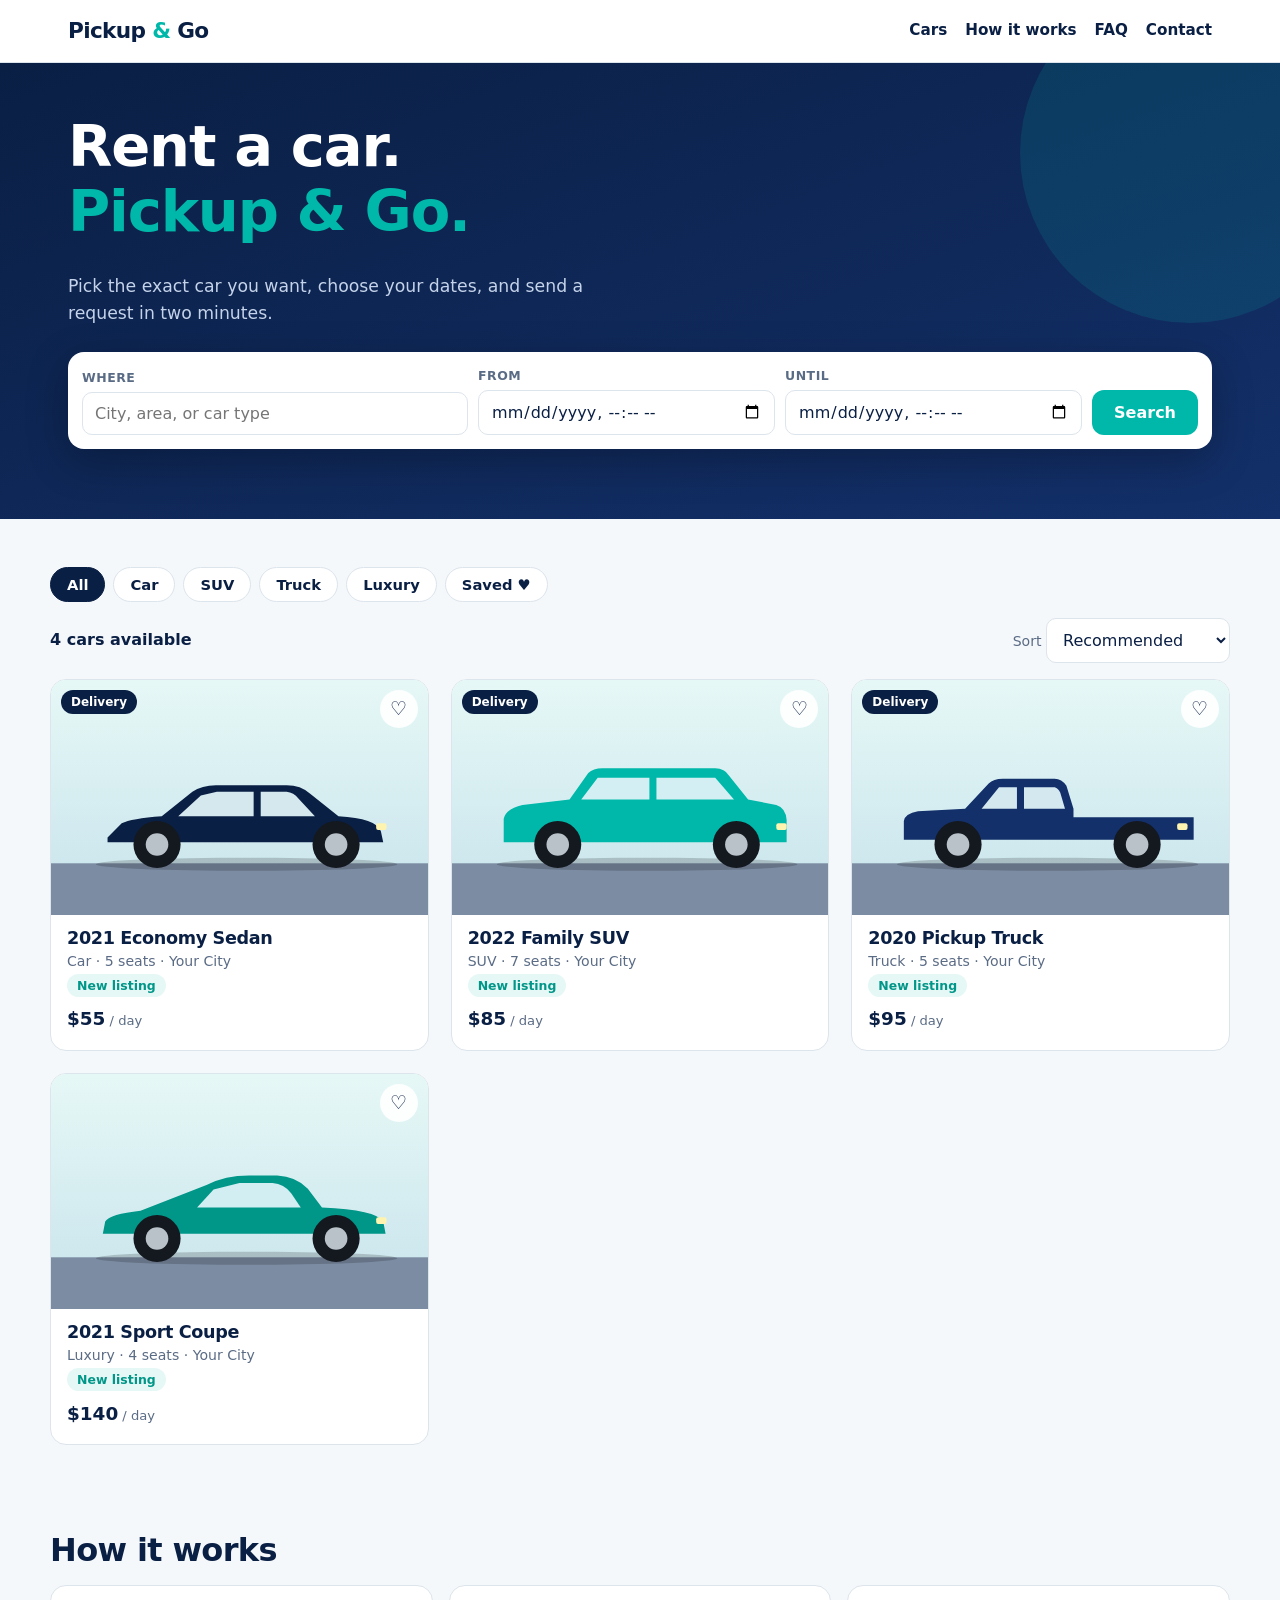
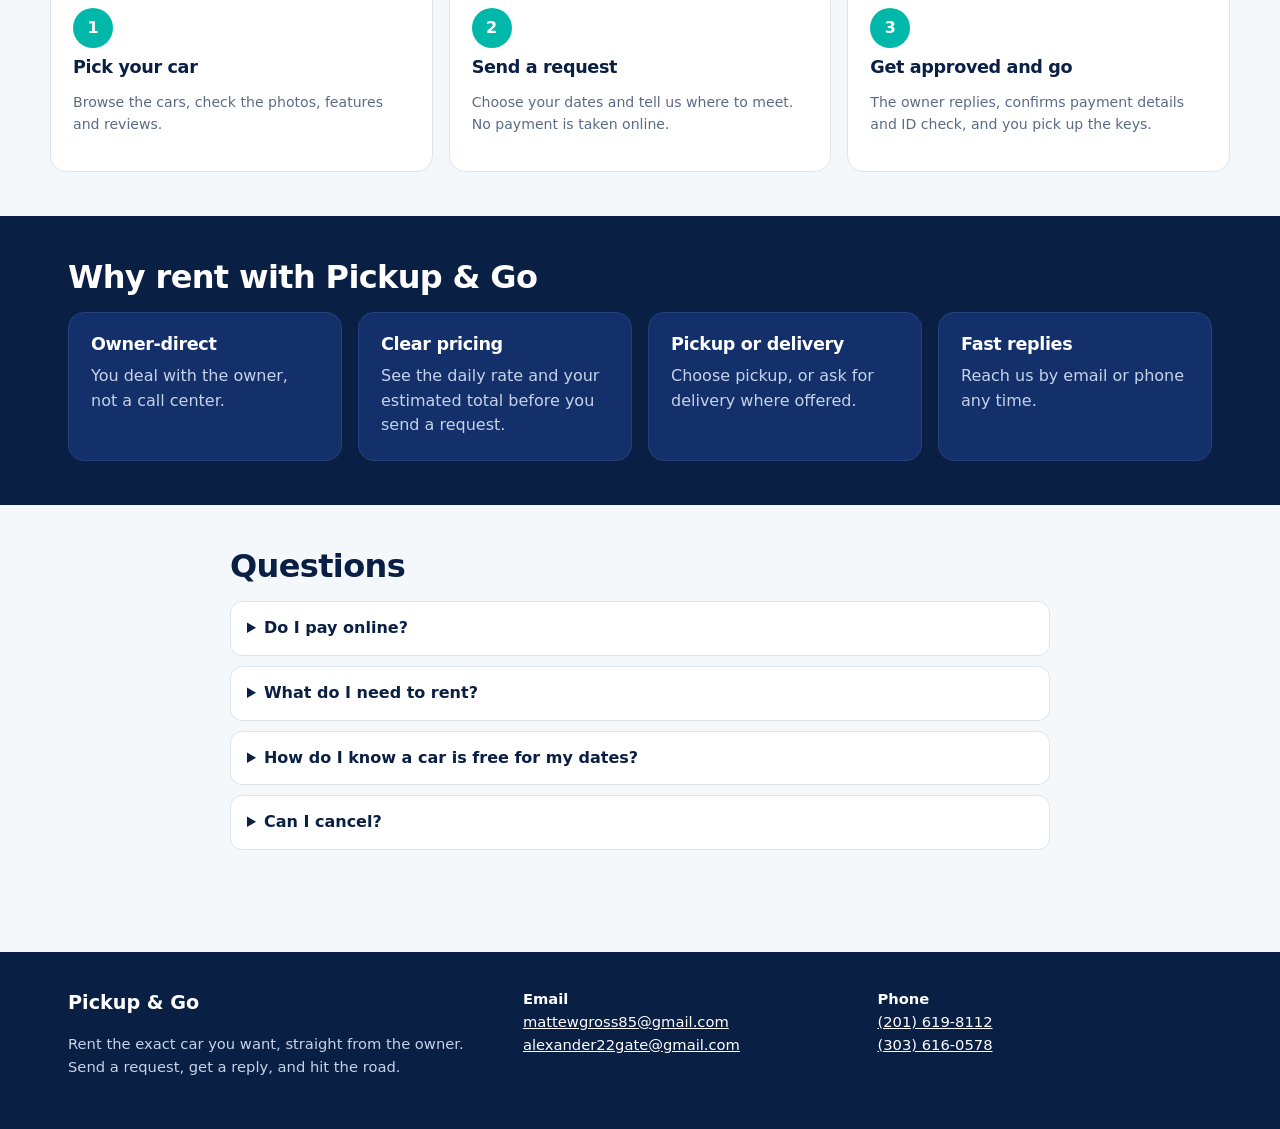
==== index.html @ 5c7a6a3d "Add files via upload" ====
<!doctype html><html lang="en"><head><meta charset="utf-8"><meta name="viewport" content="width=device-width,initial-scale=1"><meta name="theme-color" content="#0A1F44"><link rel="stylesheet" href="style.css"><title>Pickup &amp; Go | Rent the exact car you want</title><meta name="description" content="Browse cars from the owner, pick your dates, and send a rental request to Pickup &amp; Go."></head><body>
<header class="site-h" id="site-header"></header>
<main>
<section class="hero"><div class="wrap"><h1>Rent a car.<br><span>Pickup &amp; Go.</span></h1><p>Pick the exact car you want, choose your dates, and send a request in two minutes.</p>
<form class="search" id="search-form" role="search">
<label>Where<input id="q-where" placeholder="City, area, or car type" autocomplete="off"></label>
<label>From<input id="q-from" type="datetime-local"></label>
<label>Until<input id="q-until" type="datetime-local"></label>
<button class="btn" type="submit">Search</button></form></div></section>
<section class="pad wrap" id="cars"><div class="chips" id="chips" role="group" aria-label="Filter by type"></div>
<div class="bar"><strong id="count"></strong><label class="meta">Sort <select id="sort"><option value="rec">Recommended</option><option value="low">Price: low to high</option><option value="high">Price: high to low</option><option value="top">Top rated</option></select></label></div>
<div class="grid" id="car-grid"></div></section>
<section class="pad wrap" id="how"><h2>How it works</h2><div class="steps">
<div class="panel step"><div class="n">1</div><h3>Pick your car</h3><p class="meta">Browse the cars, check the photos, features and reviews.</p></div>
<div class="panel step"><div class="n">2</div><h3>Send a request</h3><p class="meta">Choose your dates and tell us where to meet. No payment is taken online.</p></div>
<div class="panel step"><div class="n">3</div><h3>Get approved and go</h3><p class="meta">The owner replies, confirms payment details and ID check, and you pick up the keys.</p></div></div></section>
<section class="band pad"><div class="wrap"><h2>Why rent with Pickup &amp; Go</h2><div class="steps">
<div class="panel"><h3>Owner-direct</h3><p>You deal with the owner, not a call center.</p></div>
<div class="panel"><h3>Clear pricing</h3><p>See the daily rate and your estimated total before you send a request.</p></div>
<div class="panel"><h3>Pickup or delivery</h3><p>Choose pickup, or ask for delivery where offered.</p></div>
<div class="panel"><h3>Fast replies</h3><p>Reach us by email or phone any time.</p></div></div></div></section>
<section class="pad wrap" id="faq" style="max-width:820px"><h2>Questions</h2>
<details><summary>Do I pay online?</summary><p>No. Your payment choice (PayPal, Cash App, Zelle or Chime) is only a preference. The owner confirms payment details with you after approval.</p></details>
<details><summary>What do I need to rent?</summary><p>A valid driver's license. The owner explains how to verify your ID after your request is approved. Never send ID photos by email or through the request form.</p></details>
<details><summary>How do I know a car is free for my dates?</summary><p>Search with your dates and only available cars appear. The owner still confirms every request.</p></details>
<details><summary>Can I cancel?</summary><p>Contact the owner as soon as your plans change. See each car page for the cancellation policy.</p></details></section>
</main>
<footer class="site-f" id="site-footer"></footer><script src="cars.js"></script><script src="app.js"></script></body></html>
---- style.css ----
:root{--navy:#0A1F44;--navy2:#13306A;--teal:#00B8A9;--teal-d:#009688;--tint:#E6F8F6;--bg:#F5F8FA;--ink:#0A1F44;--mute:#5A6B85;--line:#DCE4EC;--bad:#C0392B;--r:16px}
*{box-sizing:border-box}html{-webkit-text-size-adjust:100%;scroll-behavior:smooth}
body{margin:0;background:var(--bg);color:var(--ink);font-family:system-ui,-apple-system,"Segoe UI",Roboto,sans-serif;line-height:1.55;padding-bottom:0}
h1,h2,h3{margin:0 0 .5em;line-height:1.12;letter-spacing:-.02em;font-weight:800}
h1{font-size:clamp(2.1rem,6vw,3.6rem)}h2{font-size:clamp(1.4rem,3.4vw,2rem)}h3{font-size:1.1rem}
a{color:inherit}img{max-width:100%;display:block}
.wrap{max-width:1180px;margin:0 auto;padding:0 18px}
.site-h{background:#fff;border-bottom:1px solid var(--line);position:sticky;top:0;z-index:30}
.site-h .wrap{display:flex;align-items:center;justify-content:space-between;height:62px}
.logo{font-weight:900;font-size:1.35rem;text-decoration:none;color:var(--navy);letter-spacing:-.03em}.logo b{color:var(--teal)}
nav{display:flex;gap:18px;font-size:.95rem;font-weight:600}nav a{text-decoration:none;color:var(--navy)}nav a:hover{color:var(--teal-d)}
.btn{display:inline-block;border:0;background:var(--teal);color:#fff;padding:13px 22px;border-radius:12px;font:700 1rem system-ui,sans-serif;cursor:pointer;text-decoration:none;text-align:center}
.btn:hover{background:var(--teal-d)}.btn.navy{background:var(--navy)}.btn.alt{background:#fff;color:var(--navy);border:1.5px solid var(--navy)}.btn[aria-disabled=true],.btn:disabled{opacity:.5;pointer-events:none}
a:focus-visible,button:focus-visible,input:focus-visible,select:focus-visible,textarea:focus-visible{outline:3px solid #7FD8CF;outline-offset:2px}
.hero{background:linear-gradient(160deg,var(--navy) 0%,var(--navy2) 100%);color:#fff;padding:52px 0 70px;position:relative;overflow:hidden}
.hero p{max-width:520px;color:#C5D3EA;font-size:1.08rem;margin:0 0 26px}.hero h1 span{color:var(--teal)}
.hero:after{content:"";position:absolute;right:-80px;top:-80px;width:340px;height:340px;border-radius:50%;background:var(--teal);opacity:.14}
.search{background:#fff;color:var(--navy);border-radius:var(--r);padding:14px;display:grid;gap:10px;grid-template-columns:1fr;box-shadow:0 12px 40px rgba(0,0,0,.25);position:relative;z-index:1}
@media(min-width:820px){.search{grid-template-columns:1.3fr 1fr 1fr auto;align-items:end}}
.search label{font-size:.78rem;font-weight:700;color:var(--mute);text-transform:uppercase;letter-spacing:.04em;display:grid;gap:4px}
input,select,textarea{font:400 1rem system-ui,sans-serif;padding:11px 12px;border:1.5px solid var(--line);border-radius:10px;background:#fff;color:var(--ink);width:100%}
.chips{display:flex;gap:8px;overflow-x:auto;padding:4px 0 10px;scrollbar-width:none}.chips::-webkit-scrollbar{display:none}
.chip{border:1.5px solid var(--line);background:#fff;color:var(--navy);border-radius:99px;padding:8px 16px;font:600 .92rem system-ui,sans-serif;cursor:pointer;white-space:nowrap}
.chip.on{background:var(--navy);color:#fff;border-color:var(--navy)}
.bar{display:flex;justify-content:space-between;align-items:center;gap:10px;flex-wrap:wrap;margin:6px 0 16px}.bar select{width:auto}
.grid{display:grid;grid-template-columns:repeat(auto-fill,minmax(285px,1fr));gap:22px}
.card{background:#fff;border:1px solid var(--line);border-radius:var(--r);overflow:hidden;position:relative}
.card a.cl{text-decoration:none;display:block}.card .ph{aspect-ratio:16/10;background:var(--tint);object-fit:cover;width:100%}
.card .bd{padding:14px 16px 16px}.card h3{margin:0 0 2px}.meta{color:var(--mute);font-size:.88rem}
.rate{font-weight:700;font-size:.9rem}.rate i{color:var(--teal-d);font-style:normal}.new{display:inline-block;background:var(--tint);color:var(--teal-d);font-weight:700;font-size:.78rem;border-radius:99px;padding:2px 10px}
.price{font-weight:800;font-size:1.15rem;margin-top:8px}.price small{font-weight:500;color:var(--mute);font-size:.82rem}
.heart{position:absolute;top:10px;right:10px;width:38px;height:38px;border-radius:50%;border:0;background:rgba(255,255,255,.92);font-size:1.2rem;cursor:pointer;color:var(--navy)}.heart.on{color:#E0245E}
.tag{position:absolute;top:10px;left:10px;background:var(--navy);color:#fff;font-size:.75rem;font-weight:700;border-radius:99px;padding:3px 10px}
section.pad{padding:44px 0}.panel{background:#fff;border:1px solid var(--line);border-radius:var(--r);padding:22px}
.steps{display:grid;gap:16px;grid-template-columns:repeat(auto-fit,minmax(230px,1fr))}.step .n{width:40px;height:40px;border-radius:50%;background:var(--teal);color:#fff;font-weight:800;display:grid;place-items:center;margin-bottom:10px}
.band{background:var(--navy);color:#fff}.band .panel{background:var(--navy2);border-color:#24427F;color:#fff}.band p{color:#C5D3EA;margin:0}
details{background:#fff;border:1px solid var(--line);border-radius:12px;padding:14px 16px;margin-bottom:10px}summary{font-weight:700;cursor:pointer}details p{margin:10px 0 0;color:var(--mute)}
.detail{display:grid;gap:28px;grid-template-columns:1fr}@media(min-width:920px){.detail{grid-template-columns:1.5fr 1fr;align-items:start}.sticky{position:sticky;top:80px}}
.gal-main{width:100%;aspect-ratio:16/10;object-fit:cover;border-radius:var(--r);background:var(--tint)}
.thumbs{display:flex;gap:8px;margin-top:8px;overflow-x:auto}.thumbs img{width:90px;height:64px;object-fit:cover;border-radius:10px;cursor:pointer;border:2px solid transparent;flex:none}.thumbs img.on{border-color:var(--teal)}
.specs{display:grid;grid-template-columns:repeat(auto-fit,minmax(130px,1fr));gap:10px;margin:14px 0}.spec{background:var(--tint);border-radius:12px;padding:10px 12px;font-size:.9rem}.spec b{display:block;font-size:1rem}
.feat{display:flex;flex-wrap:wrap;gap:8px;padding:0;list-style:none;margin:0}.feat li{background:#fff;border:1px solid var(--line);border-radius:99px;padding:6px 14px;font-size:.9rem}
.rev{border-top:1px solid var(--line);padding:14px 0}.rev:first-child{border-top:0}.rev .s{color:var(--teal-d)}
.form{display:grid;gap:14px}.row{display:grid;gap:14px;grid-template-columns:1fr}@media(min-width:640px){.row{grid-template-columns:1fr 1fr}}
.form label{display:grid;gap:6px;font-weight:600;font-size:.92rem}
.note{background:var(--tint);border:1px solid #BFEDE8;border-radius:12px;padding:12px 14px;font-size:.9rem}
.err{background:#FDECEA;border:1px solid #F5C2BC;color:var(--bad);border-radius:12px;padding:12px 14px}.okbox{background:var(--tint);border:1px solid #BFEDE8;border-radius:12px;padding:14px}
.est{background:var(--bg);border-radius:12px;padding:12px 14px;margin:12px 0;font-size:.95rem}.est b{font-size:1.15rem}
.mbar{display:none}@media(max-width:919px){.mbar{display:flex;position:fixed;left:0;right:0;bottom:0;background:#fff;border-top:1px solid var(--line);padding:10px 16px;justify-content:space-between;align-items:center;z-index:40}body.has-mbar{padding-bottom:76px}}
.site-f{background:var(--navy);color:#C5D3EA;padding:36px 0;margin-top:48px;font-size:.92rem}.site-f a{color:#fff}.site-f .cols{display:grid;gap:20px;grid-template-columns:1fr}@media(min-width:700px){.site-f .cols{grid-template-columns:1.3fr 1fr 1fr}}
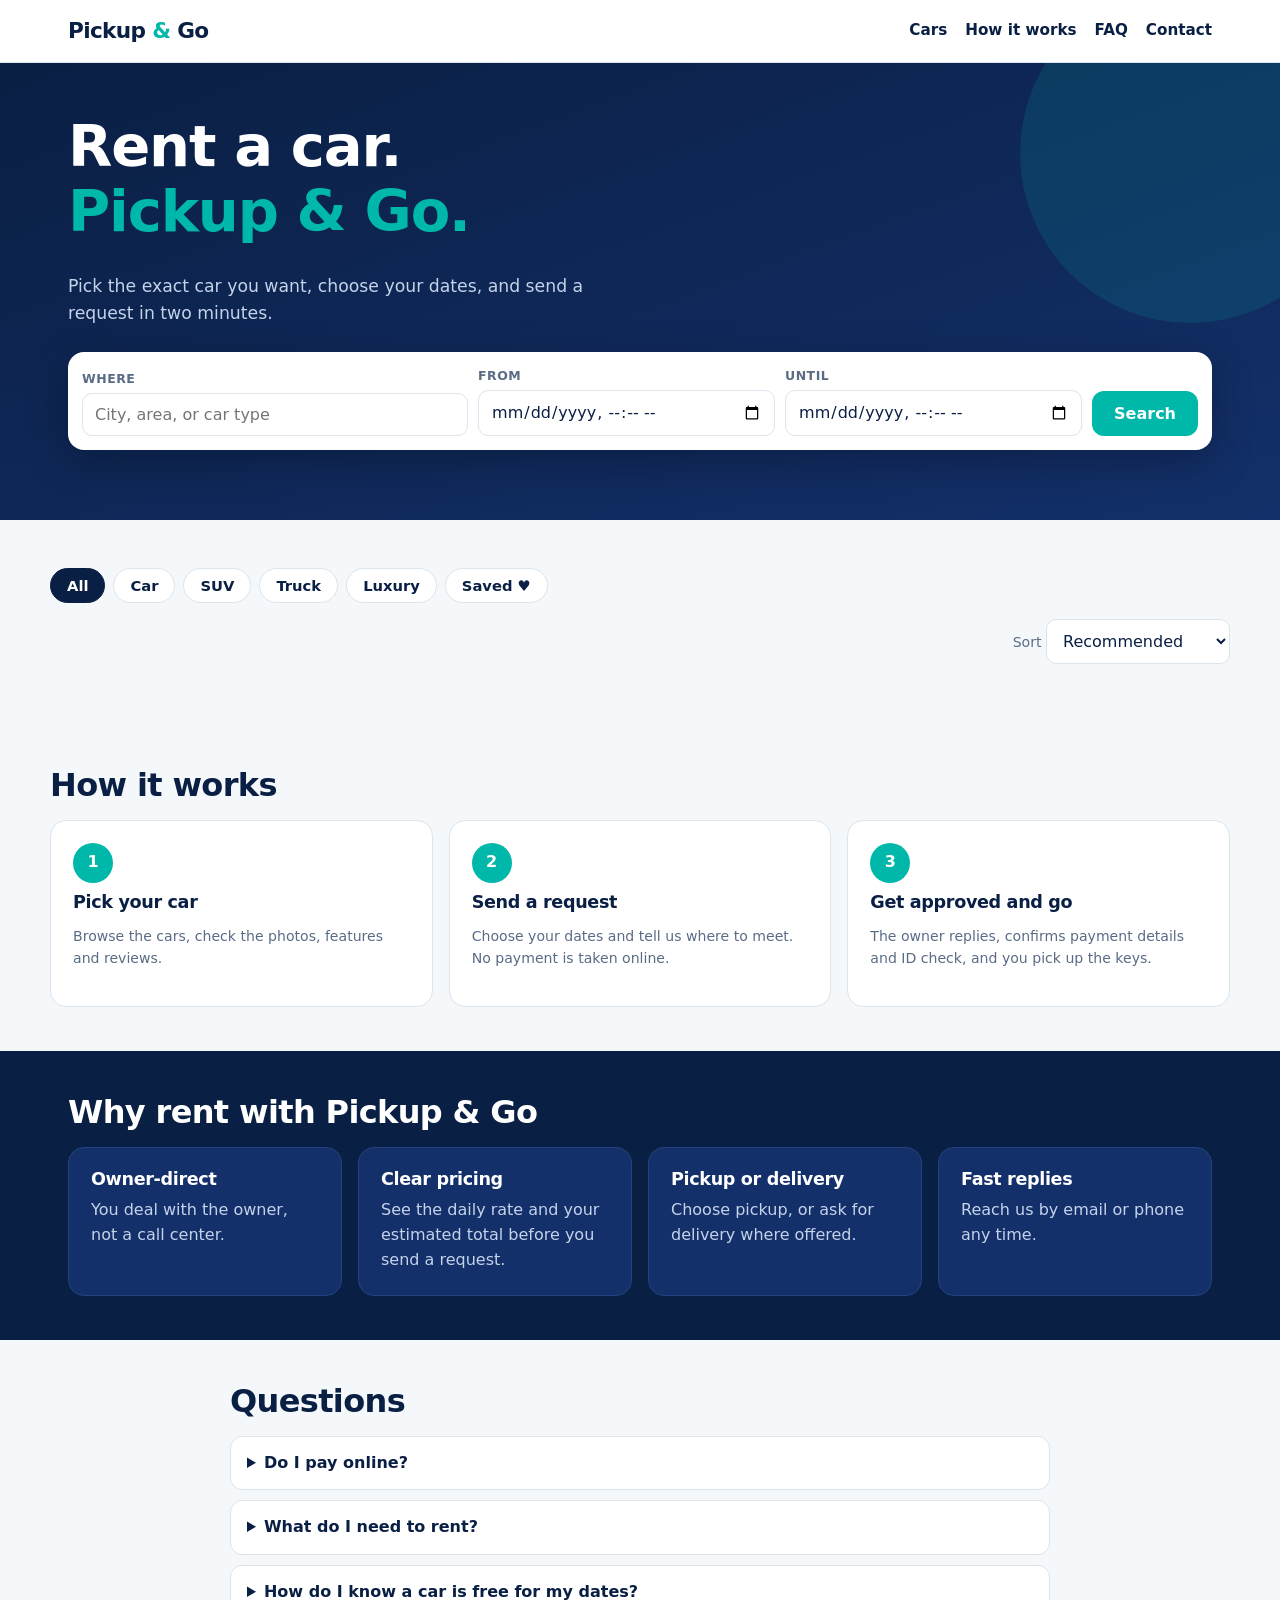
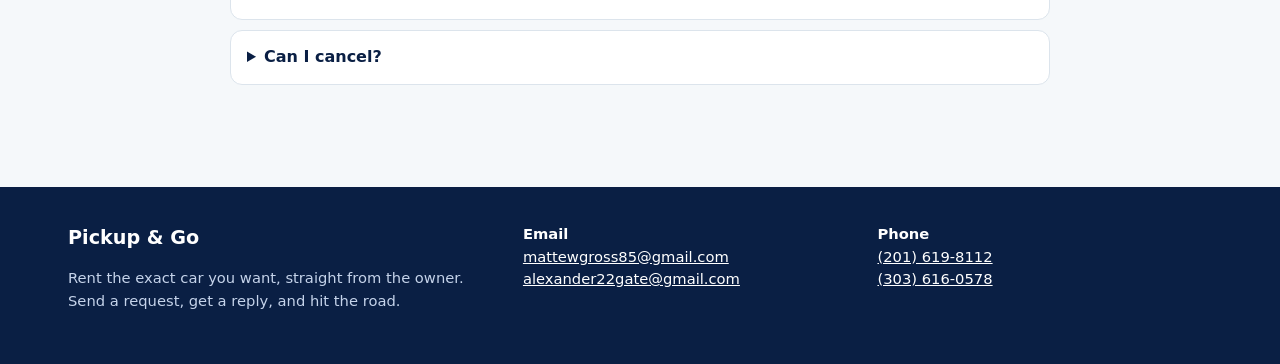
==== commit 572c08f6: "Fix sorting section in index.html" ====
--- a/index.html
+++ b/index.html
@@ -8,7 +8,7 @@
 <label>Until<input id="q-until" type="datetime-local"></label>
 <button class="btn" type="submit">Search</button></form></div></section>
 <section class="pad wrap" id="cars"><div class="chips" id="chips" role="group" aria-label="Filter by type"></div>
-<div class="bar"><strong id="count"></strong><label class="meta">Sort <select id="sort"><option value="rec">Recommended</option><option value="low">Price: low to high</option><option value="high">Price: high to low</option><option value="top">Top rated</option></select></label></div>
+<div class="bar"><strong id=""></strong><label class="meta">Sort <select id="sort"><option value="rec">Recommended</option><option value="low">Price: low to high</option><option value="high">Price: high to low</option><option value="top">Top rated</option></select></label></div>
 <div class="grid" id="car-grid"></div></section>
 <section class="pad wrap" id="how"><h2>How it works</h2><div class="steps">
 <div class="panel step"><div class="n">1</div><h3>Pick your car</h3><p class="meta">Browse the cars, check the photos, features and reviews.</p></div>
--- a/style.css
+++ b/style.css
@@ -48,3 +48,70 @@
 .est{background:var(--bg);border-radius:12px;padding:12px 14px;margin:12px 0;font-size:.95rem}.est b{font-size:1.15rem}
 .mbar{display:none}@media(max-width:919px){.mbar{display:flex;position:fixed;left:0;right:0;bottom:0;background:#fff;border-top:1px solid var(--line);padding:10px 16px;justify-content:space-between;align-items:center;z-index:40}body.has-mbar{padding-bottom:76px}}
 .site-f{background:var(--navy);color:#C5D3EA;padding:36px 0;margin-top:48px;font-size:.92rem}.site-f a{color:#fff}.site-f .cols{display:grid;gap:20px;grid-template-columns:1fr}@media(min-width:700px){.site-f .cols{grid-template-columns:1.3fr 1fr 1fr}}
+
+.cd{max-width:760px;margin:0 auto}
+.hero-img{position:relative}.hero-img>img{width:100%;aspect-ratio:4/3;object-fit:cover;border-radius:var(--r);background:var(--tint);cursor:pointer}
+.viewph{position:absolute;right:12px;bottom:12px;background:#fff;color:var(--navy);border:1px solid var(--line);border-radius:10px;padding:9px 14px;font:700 .95rem system-ui,sans-serif;cursor:pointer}
+.sec{border-top:1px solid var(--line);padding:22px 0}.sec h2{font-size:1.45rem}
+.feats.collapsed{max-height:230px;overflow:hidden;-webkit-mask-image:linear-gradient(#000 60%,transparent);mask-image:linear-gradient(#000 60%,transparent)}
+.fi{padding:5px 0}
+.bar-row{display:grid;grid-template-columns:118px 1fr 34px;gap:10px;align-items:center;margin:8px 0}.track{height:8px;background:var(--line);border-radius:4px;overflow:hidden}.fill{height:100%;background:var(--teal);border-radius:4px}
+.viewer{position:fixed;inset:0;background:#fff;z-index:100;overflow-y:auto}.vtop{position:sticky;top:0;background:#fff;display:flex;align-items:center;gap:14px;padding:14px 16px;border-bottom:1px solid var(--line)}
+.vclose{border:0;background:var(--bg);width:38px;height:38px;border-radius:50%;font-size:1.1rem;cursor:pointer;color:var(--navy)}
+.vlist{max-width:760px;margin:0 auto;padding:12px 16px 40px;display:grid;gap:12px}.vlist img{width:100%;border-radius:12px;background:var(--tint)}
+.bbar{position:fixed;left:0;right:0;bottom:0;background:#fff;border-top:1px solid var(--line);padding:10px 16px;display:flex;justify-content:space-between;align-items:center;gap:12px;z-index:40;box-shadow:0 -6px 20px rgba(10,31,68,.08)}
+body.has-mbar{padding-bottom:84px}
+
+/* ===== responsive fixes ===== */
+html,body{overflow-x:clip}
+.logo{white-space:nowrap;flex-shrink:0}
+.site-h .wrap{gap:12px}
+.menu{display:none;border:0;background:var(--bg);color:var(--navy);width:42px;height:42px;border-radius:10px;font-size:1.3rem;cursor:pointer;flex-shrink:0}
+@media(max-width:719px){
+  .menu{display:block}
+  .site-h nav{display:none;position:absolute;top:100%;left:0;right:0;background:#fff;border-bottom:1px solid var(--line);flex-direction:column;gap:0;padding:6px 18px 12px;box-shadow:0 12px 24px rgba(10,31,68,.1)}
+  .site-h.open nav{display:flex}
+  .site-h nav a{padding:13px 0;border-top:1px solid var(--line);font-size:1.05rem}
+  .site-h nav a:first-child{border-top:0}
+}
+.grid{grid-template-columns:repeat(auto-fill,minmax(min(100%,285px),1fr))}
+input,select,textarea{min-width:0;max-width:100%}
+.row>*,.form>*,.search>*{min-width:0}
+.panel,.card,.note,.rev,details{overflow-wrap:anywhere}
+@media(min-width:560px) and (max-width:819px){.search{grid-template-columns:1fr 1fr}.search label:first-child,.search .btn{grid-column:1/-1}}
+@media(max-width:560px){
+  .hero{padding:36px 0 54px}.wrap{padding:0 14px}
+  .hero p{font-size:1rem}
+  .bar{flex-direction:column;align-items:stretch}.bar select{width:100%}
+  .bbar{padding:10px 14px;gap:8px}.bbar .btn{padding:12px 18px;white-space:nowrap}
+  .bar-row{grid-template-columns:96px 1fr 30px}
+  .hero-img>img{aspect-ratio:3/2}
+  .sec h2{font-size:1.25rem}
+  dl{grid-template-columns:1fr}
+}
+@media(max-width:360px){.logo{font-size:1.15rem}h1{font-size:1.9rem}}
+
+/* ===== fixed header that hides when reading down, shows when scrolling back up ===== */
+.site-h{position:fixed;top:0;left:0;right:0;transition:transform .25s ease}
+.site-h.hide{transform:translateY(-100%)}
+body{padding-top:63px}
+html{scroll-padding-top:76px}
+@media(prefers-reduced-motion:reduce){.site-h{transition:none}}
+
+/* ===== car overview: responsive ===== */
+.cd{width:100%}.cd img{max-width:100%}
+.cd h1{overflow-wrap:anywhere}
+.deskgo{display:none}
+input[type=datetime-local]{display:block;width:100%;min-width:0;min-height:46px;-webkit-appearance:none;appearance:none;text-align:left;background:#fff}
+.tripsec .form label{display:grid;gap:6px}
+.bbar .btn[aria-disabled=true],.deskgo[aria-disabled=true]{opacity:.5;pointer-events:none}
+@media(min-width:960px){
+  .cd{max-width:1100px;display:grid;grid-template-columns:minmax(0,1.6fr) minmax(320px,1fr);column-gap:40px;align-items:start}
+  .cd>*{grid-column:1;min-width:0}
+  .cd>.tripsec{grid-column:2;grid-row:1 / span 30;align-self:start;position:sticky;top:84px;border:1px solid var(--line);border-radius:var(--r);padding:20px;background:#fff;box-shadow:0 8px 24px rgba(10,31,68,.08)}
+  .cd>.tripsec h2{font-size:1.25rem}
+  .deskgo{display:block;text-align:center}
+  .bbar{display:none}body.has-mbar{padding-bottom:0}
+  .hero-img>img{aspect-ratio:16/10}
+}
+@media(max-width:959px){.cd{max-width:760px;margin:0 auto}}
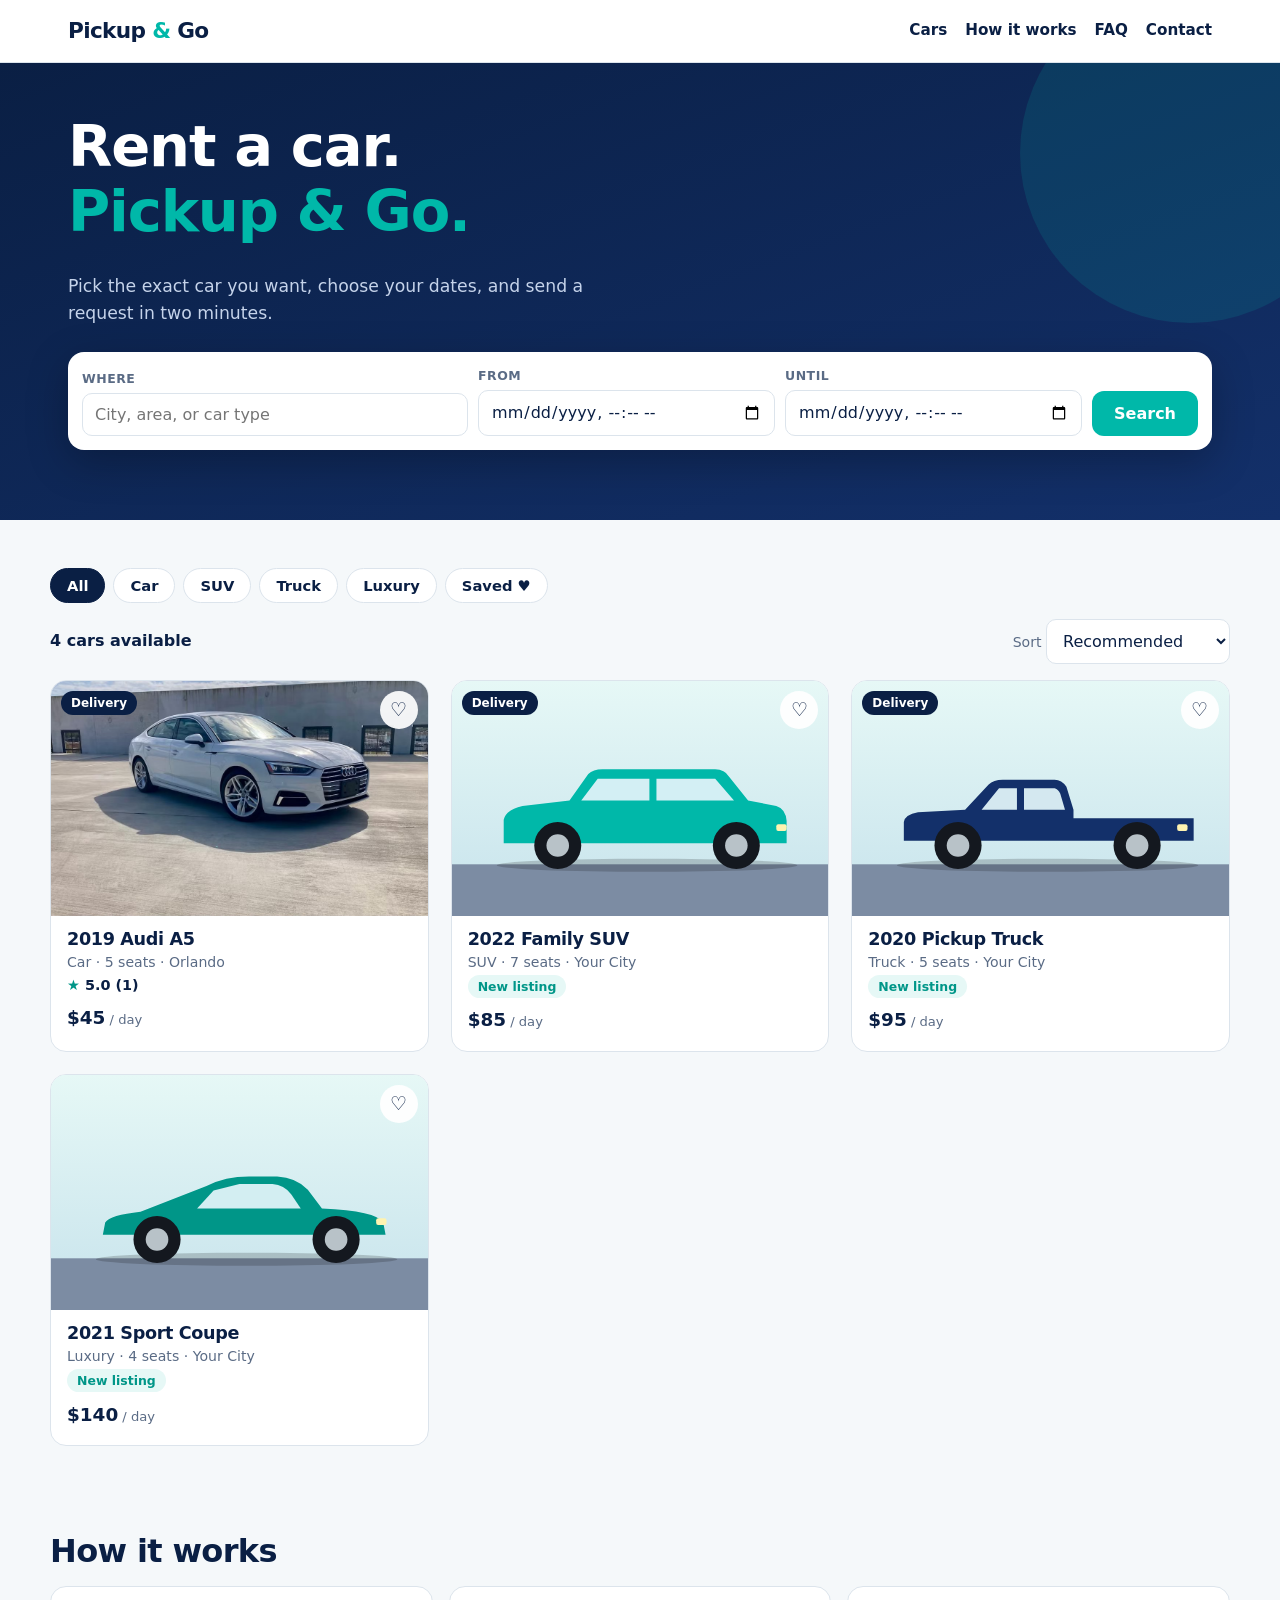
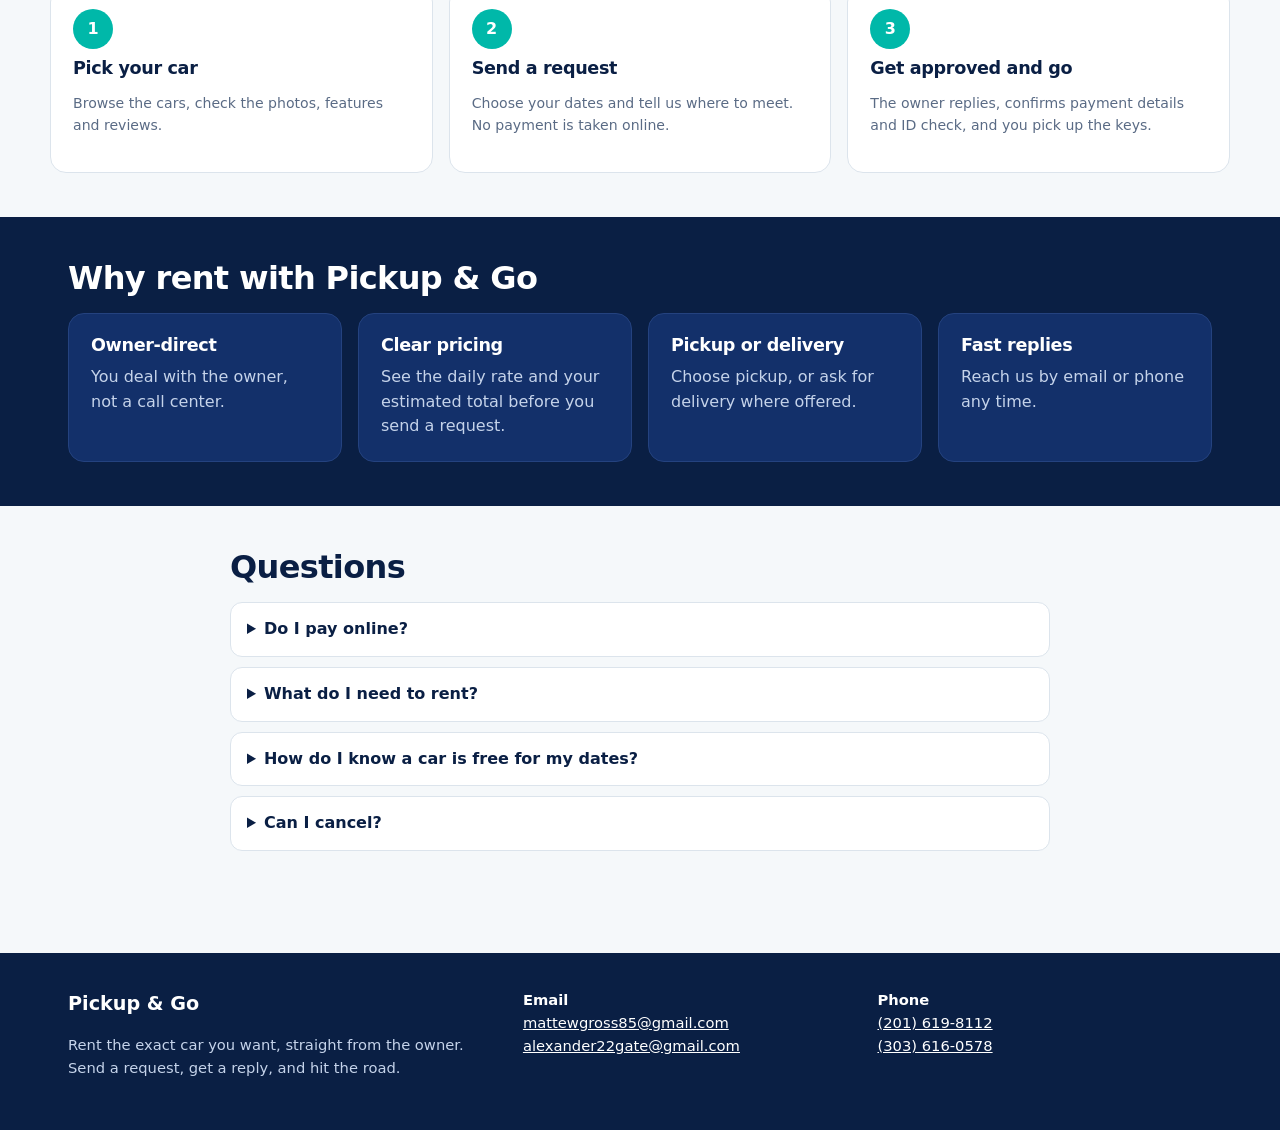
==== commit 925e38fb: "Update index.html" ====
--- a/index.html
+++ b/index.html
@@ -8,7 +8,7 @@
 <label>Until<input id="q-until" type="datetime-local"></label>
 <button class="btn" type="submit">Search</button></form></div></section>
 <section class="pad wrap" id="cars"><div class="chips" id="chips" role="group" aria-label="Filter by type"></div>
-<div class="bar"><strong id=""></strong><label class="meta">Sort <select id="sort"><option value="rec">Recommended</option><option value="low">Price: low to high</option><option value="high">Price: high to low</option><option value="top">Top rated</option></select></label></div>
+<div class="bar"><strong id="count"></strong><label class="meta">Sort <select id="sort"><option value="rec">Recommended</option><option value="low">Price: low to high</option><option value="high">Price: high to low</option><option value="top">Top rated</option></select></label></div>
 <div class="grid" id="car-grid"></div></section>
 <section class="pad wrap" id="how"><h2>How it works</h2><div class="steps">
 <div class="panel step"><div class="n">1</div><h3>Pick your car</h3><p class="meta">Browse the cars, check the photos, features and reviews.</p></div>
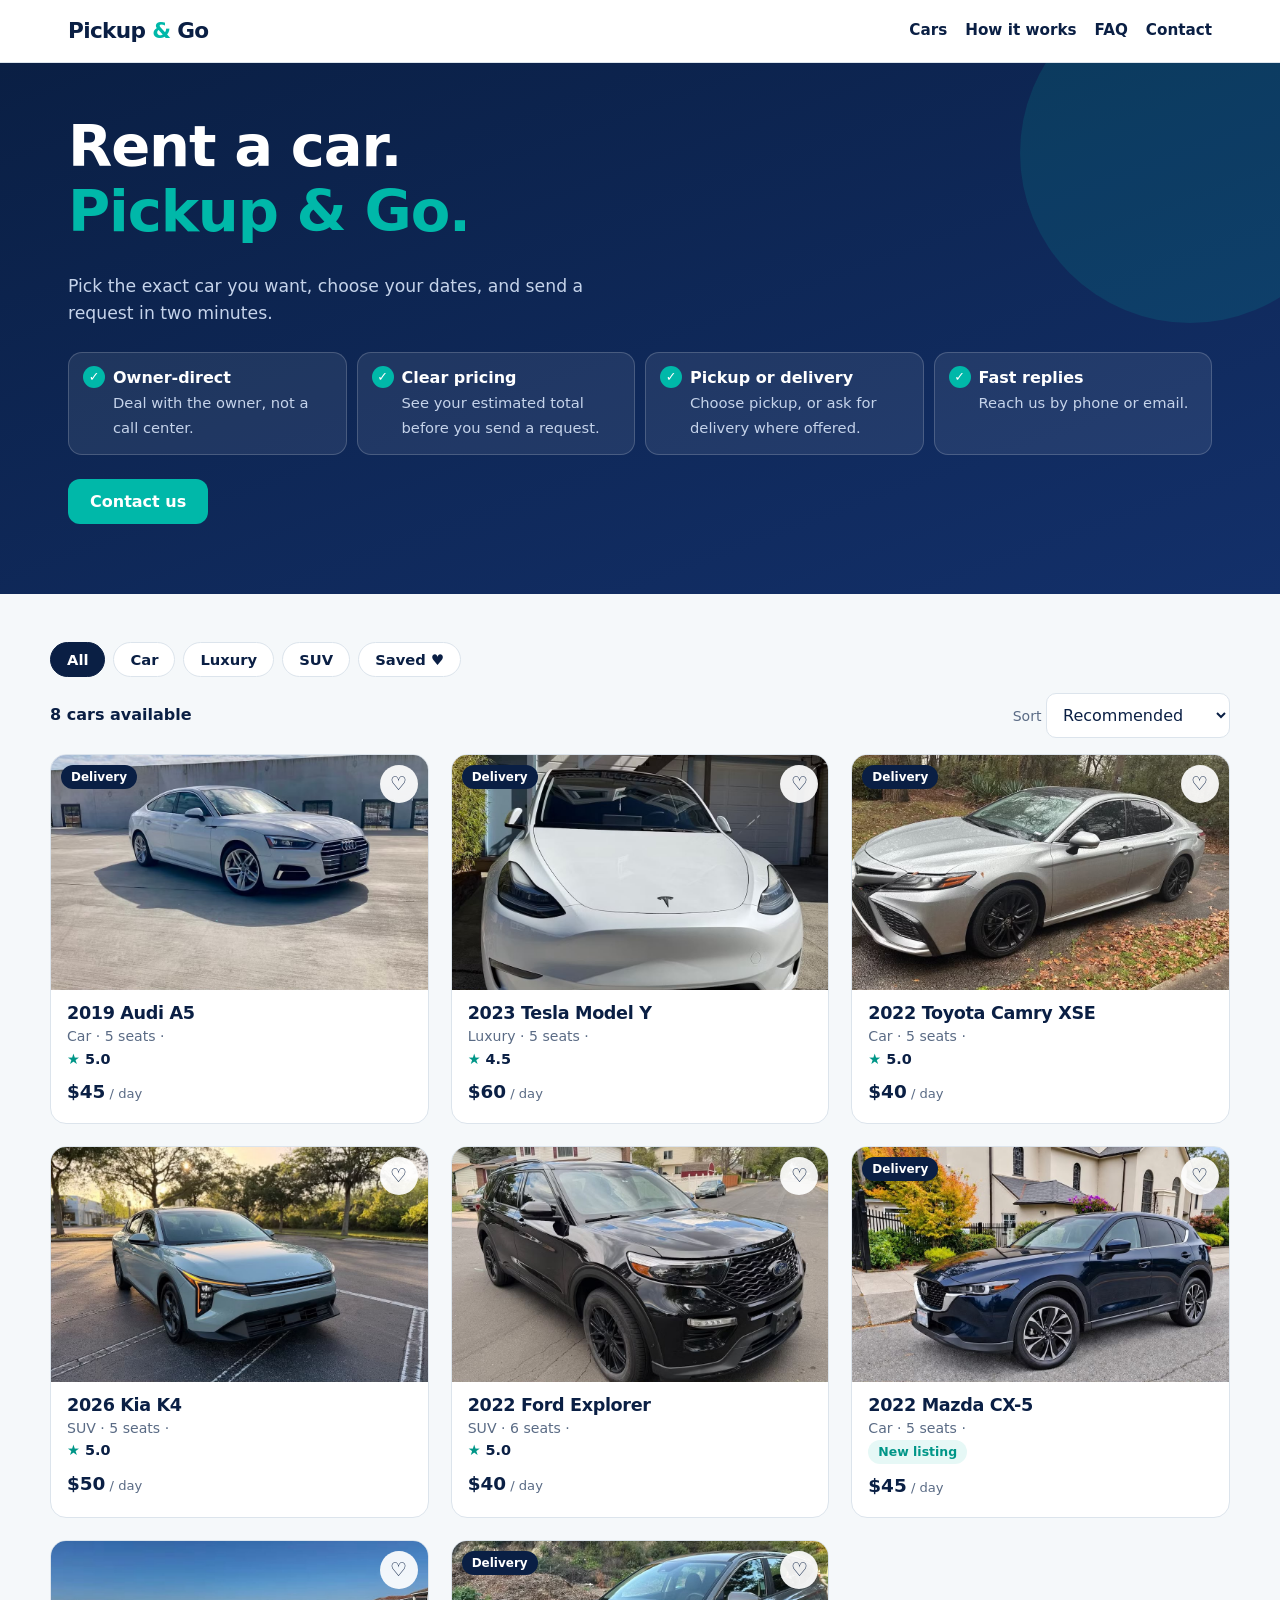
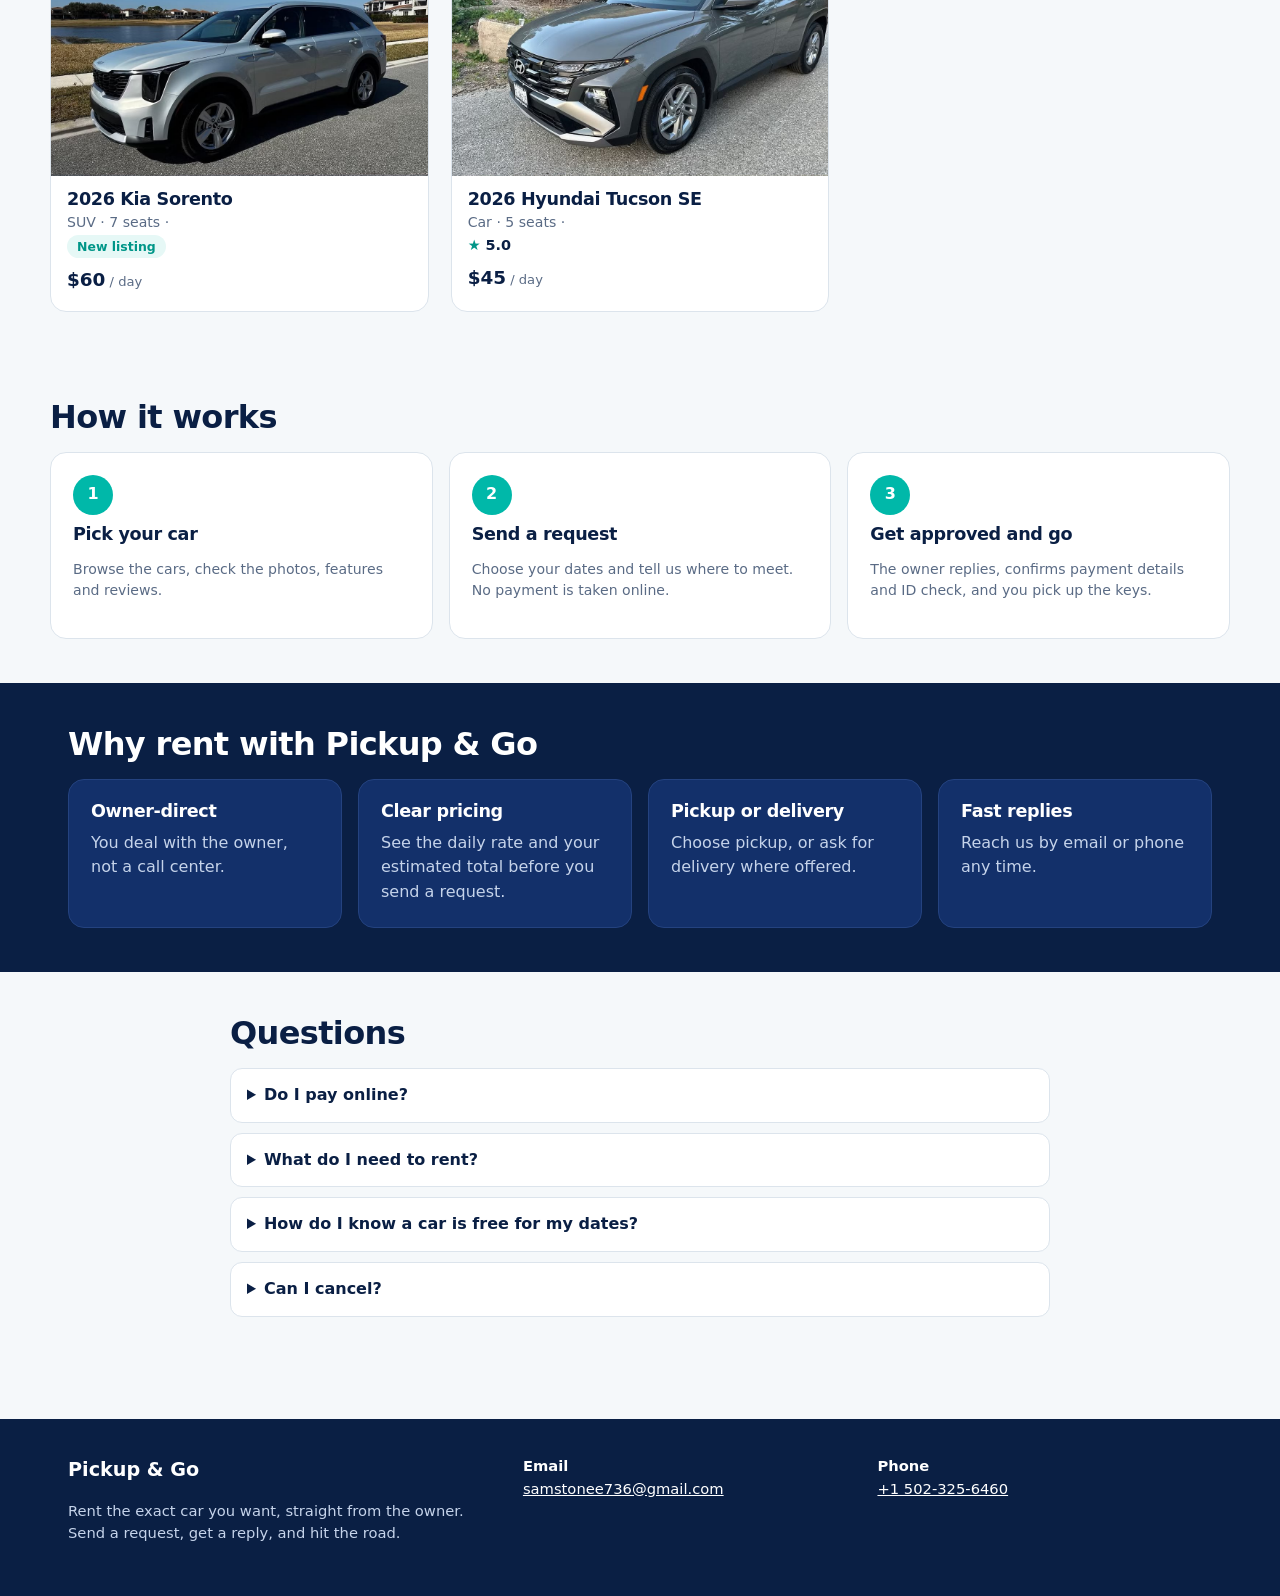
==== commit 25a0cd88: "Add files via upload" ====
--- a/index.html
+++ b/index.html
@@ -2,11 +2,13 @@
 <header class="site-h" id="site-header"></header>
 <main>
 <section class="hero"><div class="wrap"><h1>Rent a car.<br><span>Pickup &amp; Go.</span></h1><p>Pick the exact car you want, choose your dates, and send a request in two minutes.</p>
-<form class="search" id="search-form" role="search">
-<label>Where<input id="q-where" placeholder="City, area, or car type" autocomplete="off"></label>
-<label>From<input id="q-from" type="datetime-local"></label>
-<label>Until<input id="q-until" type="datetime-local"></label>
-<button class="btn" type="submit">Search</button></form></div></section>
+<div class="trust">
+<div class="trust-item"><b>Owner-direct</b><span>Deal with the owner, not a call center.</span></div>
+<div class="trust-item"><b>Clear pricing</b><span>See your estimated total before you send a request.</span></div>
+<div class="trust-item"><b>Pickup or delivery</b><span>Choose pickup, or ask for delivery where offered.</span></div>
+<div class="trust-item"><b>Fast replies</b><span>Reach us by phone or email.</span></div>
+</div>
+<a class="btn" href="#site-footer">Contact us</a></div></section>
 <section class="pad wrap" id="cars"><div class="chips" id="chips" role="group" aria-label="Filter by type"></div>
 <div class="bar"><strong id="count"></strong><label class="meta">Sort <select id="sort"><option value="rec">Recommended</option><option value="low">Price: low to high</option><option value="high">Price: high to low</option><option value="top">Top rated</option></select></label></div>
 <div class="grid" id="car-grid"></div></section>
--- a/style.css
+++ b/style.css
@@ -115,3 +115,12 @@
   .hero-img>img{aspect-ratio:16/10}
 }
 @media(max-width:959px){.cd{max-width:760px;margin:0 auto}}
+
+/* ===== hero trust points ===== */
+.trust{display:grid;gap:10px;grid-template-columns:1fr;margin:0 0 24px;position:relative;z-index:1}
+.trust-item{background:rgba(255,255,255,.08);border:1px solid rgba(255,255,255,.18);border-radius:14px;padding:13px 16px 13px 44px;position:relative}
+.trust-item:before{content:"\2713";position:absolute;left:14px;top:13px;width:22px;height:22px;border-radius:50%;background:var(--teal);color:#fff;font-weight:800;font-size:.8rem;display:grid;place-items:center}
+.trust-item b{display:block;color:#fff}.trust-item span{color:#C5D3EA;font-size:.92rem}
+.hero .btn{position:relative;z-index:1}
+@media(min-width:640px){.trust{grid-template-columns:1fr 1fr}}
+@media(min-width:960px){.trust{grid-template-columns:repeat(4,1fr)}}
